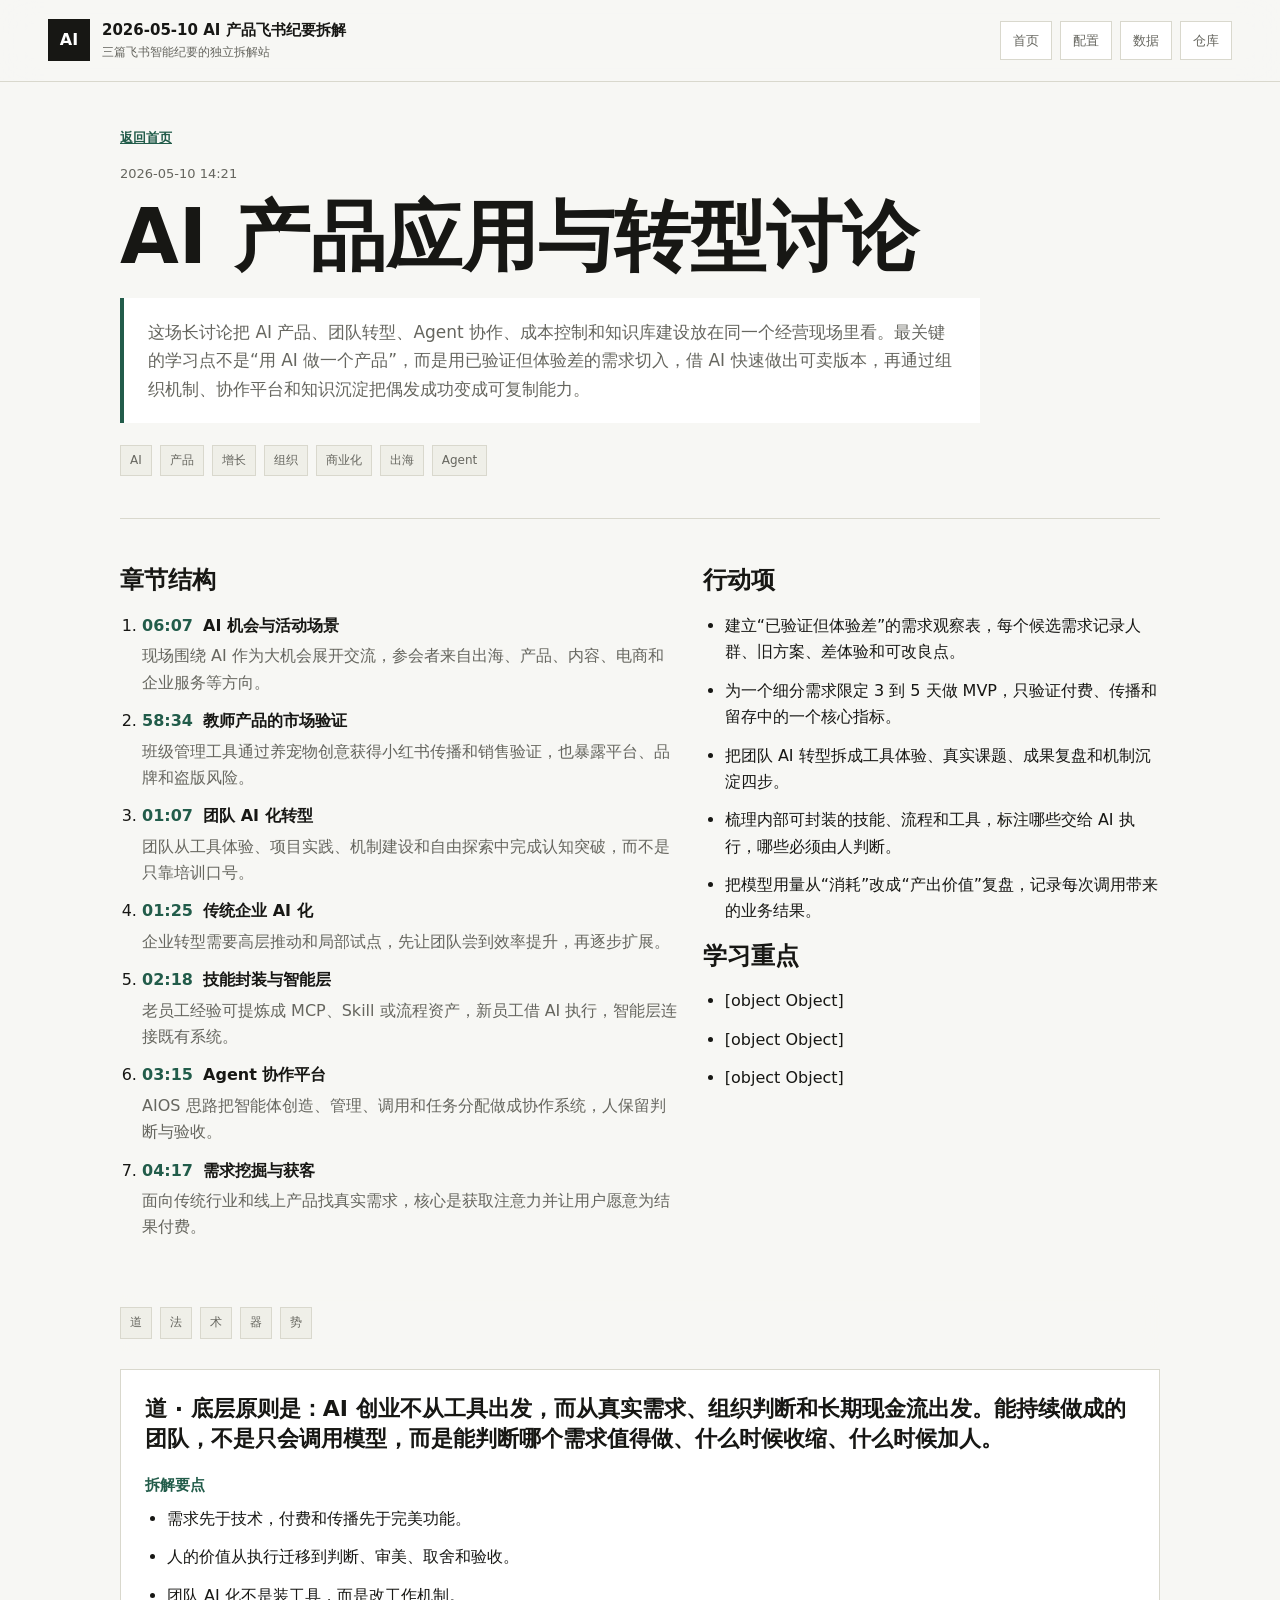
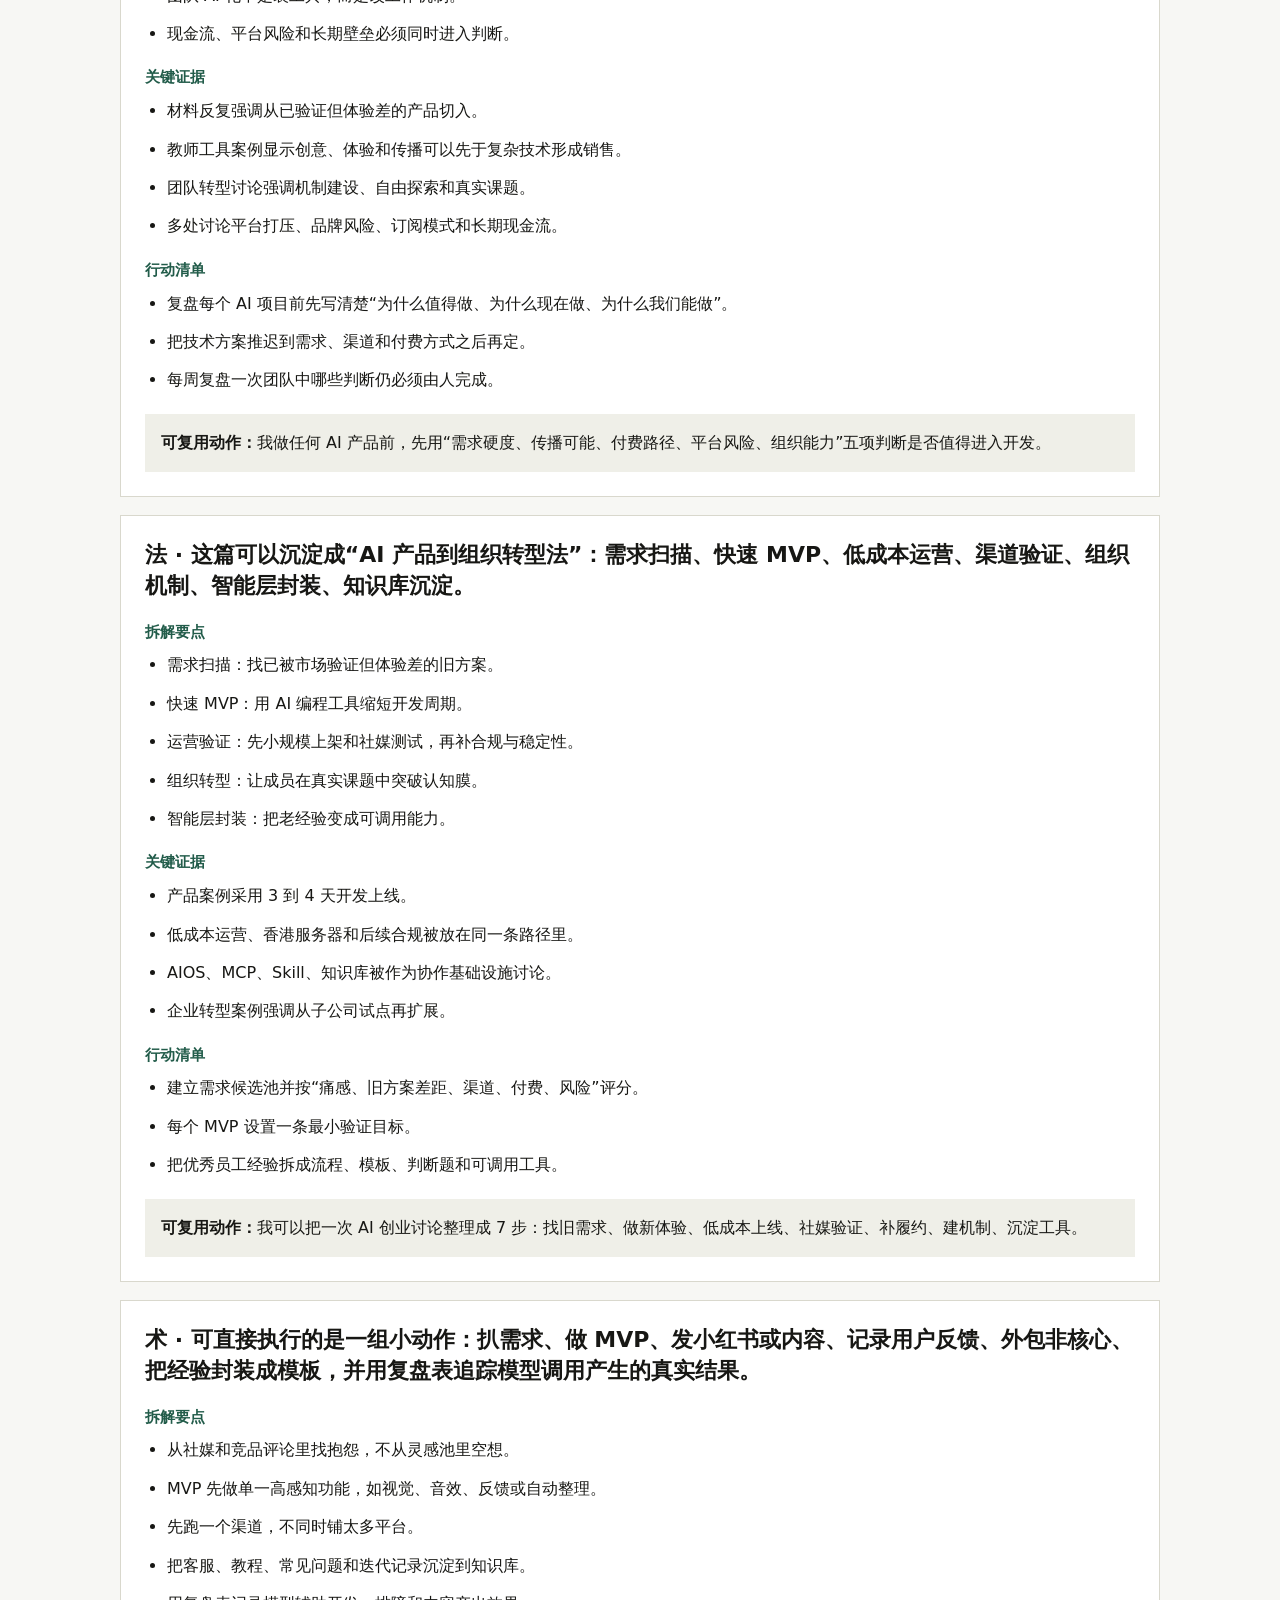
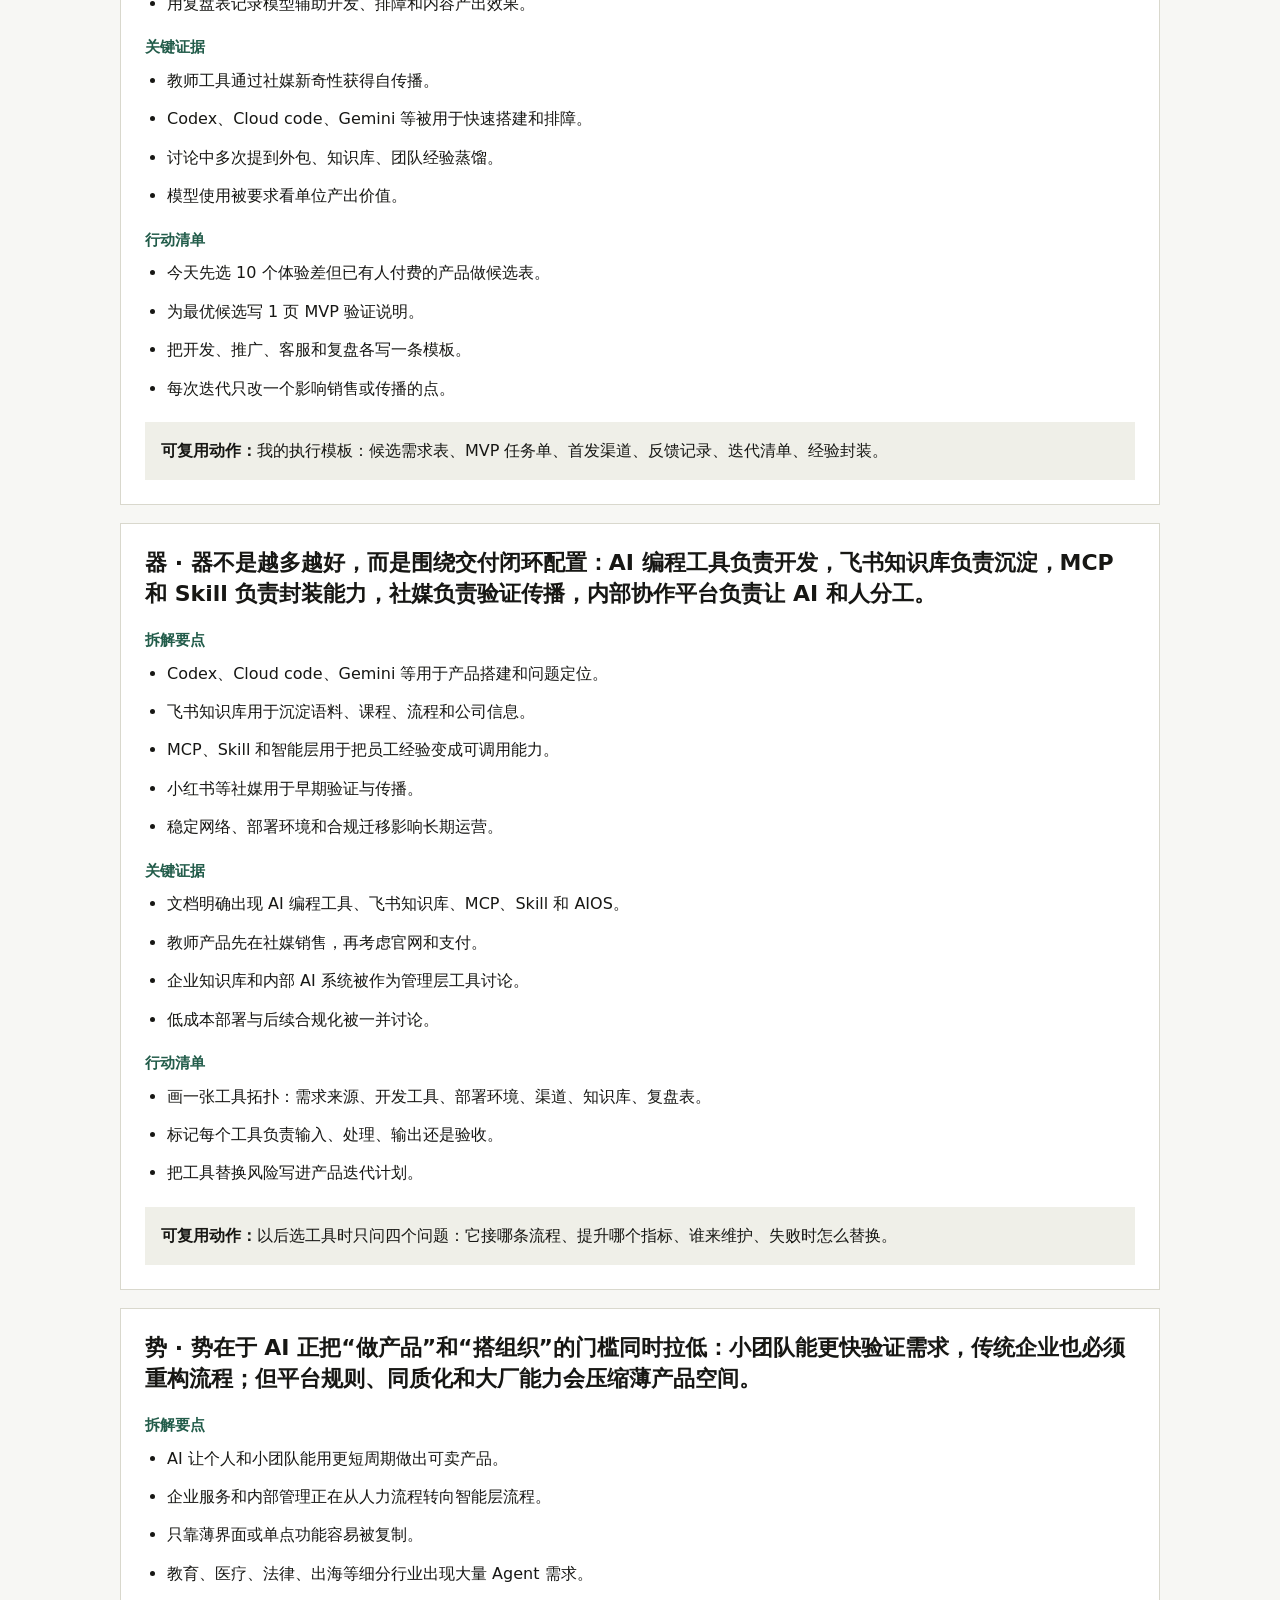
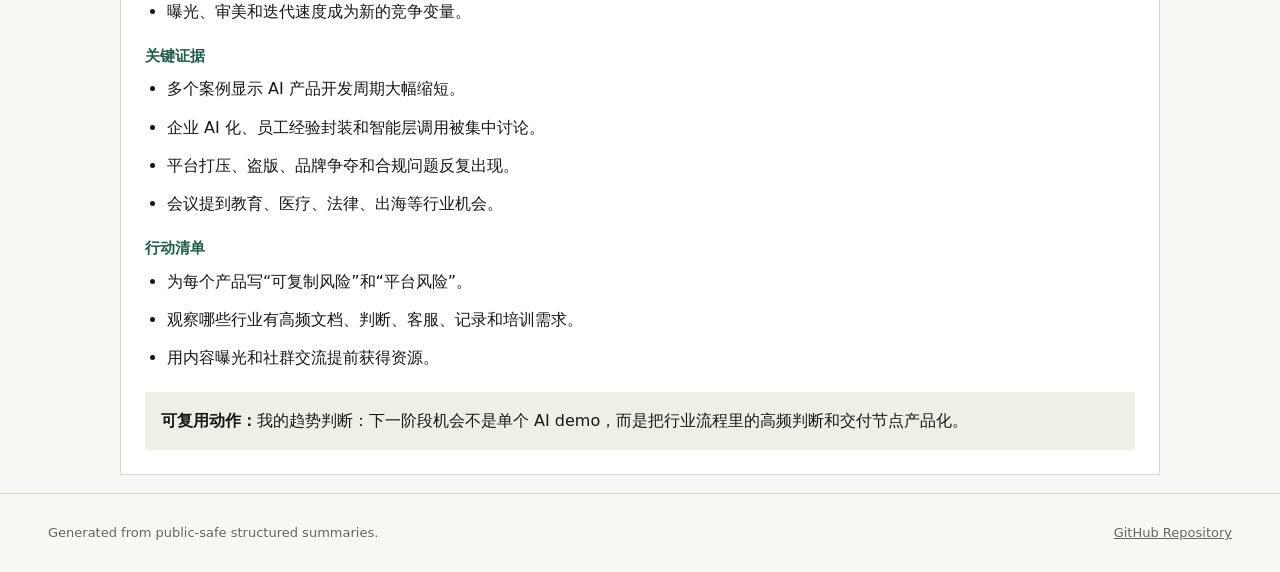
==== articles/20260510-1421-ai-product-transformation/index.html @ 6566aa0e "Create standalone Feishu AI breakdown site" ====
<!doctype html>
<html lang="zh-CN">
<head>
  <meta charset="utf-8">
  <meta name="viewport" content="width=device-width, initial-scale=1">
  <title>AI 产品应用与转型讨论 | 2026-05-10 AI 产品飞书纪要拆解</title>
  <meta name="description" content="这场长讨论把 AI 产品、团队转型、Agent 协作、成本控制和知识库建设放在同一个经营现场里看。最关键的学习点不是“用 AI 做一个产品”，而是用已验证但体验差的需求切入，借 AI 快速做出可卖版本，再通过组织机制、协作平台和知识沉淀把偶发成功变成可复制能力。">
  <link rel="stylesheet" href="../../assets/site.css">
</head>
<body>
  <header class="site-header">
    <a class="brand" href="../../index.html" aria-label="返回首页">
      <span class="brand-mark">AI</span>
      <span>
        <strong>2026-05-10 AI 产品飞书纪要拆解</strong>
        <small>三篇飞书智能纪要的独立拆解站</small>
      </span>
    </a>
    <nav class="nav">
      <a class="" href="../../index.html">首页</a><a class="" href="../../config/">配置</a><a class="" href="../../data/articles.json">数据</a><a class="" href="https://github.com/siuserxiaowei/ai-product-feishu-breakdowns-20260510">仓库</a>
    </nav>
  </header>
  <main>
    <article class="article-page">
      <header class="article-title">
        <a class="back-link" href="../../index.html">返回首页</a>
        <p>2026-05-10 14:21</p>
        <h1>AI 产品应用与转型讨论</h1>
        <div class="article-summary">这场长讨论把 AI 产品、团队转型、Agent 协作、成本控制和知识库建设放在同一个经营现场里看。最关键的学习点不是“用 AI 做一个产品”，而是用已验证但体验差的需求切入，借 AI 快速做出可卖版本，再通过组织机制、协作平台和知识沉淀把偶发成功变成可复制能力。</div>
        <div class="tags"><span>AI</span><span>产品</span><span>增长</span><span>组织</span><span>商业化</span><span>出海</span><span>Agent</span></div>
      </header>

      <section class="section two-column">
        <div>
          <h2>章节结构</h2>
          <ol class="timeline">
            <li>
              <span>06:07</span>
              <strong>AI 机会与活动场景</strong>
              <p>现场围绕 AI 作为大机会展开交流，参会者来自出海、产品、内容、电商和企业服务等方向。</p>
            </li><li>
              <span>58:34</span>
              <strong>教师产品的市场验证</strong>
              <p>班级管理工具通过养宠物创意获得小红书传播和销售验证，也暴露平台、品牌和盗版风险。</p>
            </li><li>
              <span>01:07</span>
              <strong>团队 AI 化转型</strong>
              <p>团队从工具体验、项目实践、机制建设和自由探索中完成认知突破，而不是只靠培训口号。</p>
            </li><li>
              <span>01:25</span>
              <strong>传统企业 AI 化</strong>
              <p>企业转型需要高层推动和局部试点，先让团队尝到效率提升，再逐步扩展。</p>
            </li><li>
              <span>02:18</span>
              <strong>技能封装与智能层</strong>
              <p>老员工经验可提炼成 MCP、Skill 或流程资产，新员工借 AI 执行，智能层连接既有系统。</p>
            </li><li>
              <span>03:15</span>
              <strong>Agent 协作平台</strong>
              <p>AIOS 思路把智能体创造、管理、调用和任务分配做成协作系统，人保留判断与验收。</p>
            </li><li>
              <span>04:17</span>
              <strong>需求挖掘与获客</strong>
              <p>面向传统行业和线上产品找真实需求，核心是获取注意力并让用户愿意为结果付费。</p>
            </li>
          </ol>
        </div>
        <div>
          <h2>行动项</h2>
          <ul class="action-list">
            <li>建立“已验证但体验差”的需求观察表，每个候选需求记录人群、旧方案、差体验和可改良点。</li><li>为一个细分需求限定 3 到 5 天做 MVP，只验证付费、传播和留存中的一个核心指标。</li><li>把团队 AI 转型拆成工具体验、真实课题、成果复盘和机制沉淀四步。</li><li>梳理内部可封装的技能、流程和工具，标注哪些交给 AI 执行，哪些必须由人判断。</li><li>把模型用量从“消耗”改成“产出价值”复盘，记录每次调用带来的业务结果。</li>
          </ul>
          <h2>学习重点</h2><ul class="action-list"><li>[object Object]</li><li>[object Object]</li><li>[object Object]</li></ul>
        </div>
      </section>

      <nav class="dimension-nav" aria-label="五维拆解导航">
        <a href="#dao">道</a><a href="#fa">法</a><a href="#shu">术</a><a href="#qi">器</a><a href="#shi">势</a>
      </nav>

      <section class="dimension-block" id="dao">
    <h2>道 · 底层原则是：AI 创业不从工具出发，而从真实需求、组织判断和长期现金流出发。能持续做成的团队，不是只会调用模型，而是能判断哪个需求值得做、什么时候收缩、什么时候加人。</h2>
    <h3>拆解要点</h3><ul><li>需求先于技术，付费和传播先于完美功能。</li><li>人的价值从执行迁移到判断、审美、取舍和验收。</li><li>团队 AI 化不是装工具，而是改工作机制。</li><li>现金流、平台风险和长期壁垒必须同时进入判断。</li></ul>
    <h3>关键证据</h3><ul><li>材料反复强调从已验证但体验差的产品切入。</li><li>教师工具案例显示创意、体验和传播可以先于复杂技术形成销售。</li><li>团队转型讨论强调机制建设、自由探索和真实课题。</li><li>多处讨论平台打压、品牌风险、订阅模式和长期现金流。</li></ul>
    <h3>行动清单</h3><ul><li>复盘每个 AI 项目前先写清楚“为什么值得做、为什么现在做、为什么我们能做”。</li><li>把技术方案推迟到需求、渠道和付费方式之后再定。</li><li>每周复盘一次团队中哪些判断仍必须由人完成。</li></ul>
    <p class="reuse"><strong>可复用动作：</strong>我做任何 AI 产品前，先用“需求硬度、传播可能、付费路径、平台风险、组织能力”五项判断是否值得进入开发。</p>
  </section><section class="dimension-block" id="fa">
    <h2>法 · 这篇可以沉淀成“AI 产品到组织转型法”：需求扫描、快速 MVP、低成本运营、渠道验证、组织机制、智能层封装、知识库沉淀。</h2>
    <h3>拆解要点</h3><ul><li>需求扫描：找已被市场验证但体验差的旧方案。</li><li>快速 MVP：用 AI 编程工具缩短开发周期。</li><li>运营验证：先小规模上架和社媒测试，再补合规与稳定性。</li><li>组织转型：让成员在真实课题中突破认知膜。</li><li>智能层封装：把老经验变成可调用能力。</li></ul>
    <h3>关键证据</h3><ul><li>产品案例采用 3 到 4 天开发上线。</li><li>低成本运营、香港服务器和后续合规被放在同一条路径里。</li><li>AIOS、MCP、Skill、知识库被作为协作基础设施讨论。</li><li>企业转型案例强调从子公司试点再扩展。</li></ul>
    <h3>行动清单</h3><ul><li>建立需求候选池并按“痛感、旧方案差距、渠道、付费、风险”评分。</li><li>每个 MVP 设置一条最小验证目标。</li><li>把优秀员工经验拆成流程、模板、判断题和可调用工具。</li></ul>
    <p class="reuse"><strong>可复用动作：</strong>我可以把一次 AI 创业讨论整理成 7 步：找旧需求、做新体验、低成本上线、社媒验证、补履约、建机制、沉淀工具。</p>
  </section><section class="dimension-block" id="shu">
    <h2>术 · 可直接执行的是一组小动作：扒需求、做 MVP、发小红书或内容、记录用户反馈、外包非核心、把经验封装成模板，并用复盘表追踪模型调用产生的真实结果。</h2>
    <h3>拆解要点</h3><ul><li>从社媒和竞品评论里找抱怨，不从灵感池里空想。</li><li>MVP 先做单一高感知功能，如视觉、音效、反馈或自动整理。</li><li>先跑一个渠道，不同时铺太多平台。</li><li>把客服、教程、常见问题和迭代记录沉淀到知识库。</li><li>用复盘表记录模型辅助开发、排障和内容产出效果。</li></ul>
    <h3>关键证据</h3><ul><li>教师工具通过社媒新奇性获得自传播。</li><li>Codex、Cloud code、Gemini 等被用于快速搭建和排障。</li><li>讨论中多次提到外包、知识库、团队经验蒸馏。</li><li>模型使用被要求看单位产出价值。</li></ul>
    <h3>行动清单</h3><ul><li>今天先选 10 个体验差但已有人付费的产品做候选表。</li><li>为最优候选写 1 页 MVP 验证说明。</li><li>把开发、推广、客服和复盘各写一条模板。</li><li>每次迭代只改一个影响销售或传播的点。</li></ul>
    <p class="reuse"><strong>可复用动作：</strong>我的执行模板：候选需求表、MVP 任务单、首发渠道、反馈记录、迭代清单、经验封装。</p>
  </section><section class="dimension-block" id="qi">
    <h2>器 · 器不是越多越好，而是围绕交付闭环配置：AI 编程工具负责开发，飞书知识库负责沉淀，MCP 和 Skill 负责封装能力，社媒负责验证传播，内部协作平台负责让 AI 和人分工。</h2>
    <h3>拆解要点</h3><ul><li>Codex、Cloud code、Gemini 等用于产品搭建和问题定位。</li><li>飞书知识库用于沉淀语料、课程、流程和公司信息。</li><li>MCP、Skill 和智能层用于把员工经验变成可调用能力。</li><li>小红书等社媒用于早期验证与传播。</li><li>稳定网络、部署环境和合规迁移影响长期运营。</li></ul>
    <h3>关键证据</h3><ul><li>文档明确出现 AI 编程工具、飞书知识库、MCP、Skill 和 AIOS。</li><li>教师产品先在社媒销售，再考虑官网和支付。</li><li>企业知识库和内部 AI 系统被作为管理层工具讨论。</li><li>低成本部署与后续合规化被一并讨论。</li></ul>
    <h3>行动清单</h3><ul><li>画一张工具拓扑：需求来源、开发工具、部署环境、渠道、知识库、复盘表。</li><li>标记每个工具负责输入、处理、输出还是验收。</li><li>把工具替换风险写进产品迭代计划。</li></ul>
    <p class="reuse"><strong>可复用动作：</strong>以后选工具时只问四个问题：它接哪条流程、提升哪个指标、谁来维护、失败时怎么替换。</p>
  </section><section class="dimension-block" id="shi">
    <h2>势 · 势在于 AI 正把“做产品”和“搭组织”的门槛同时拉低：小团队能更快验证需求，传统企业也必须重构流程；但平台规则、同质化和大厂能力会压缩薄产品空间。</h2>
    <h3>拆解要点</h3><ul><li>AI 让个人和小团队能用更短周期做出可卖产品。</li><li>企业服务和内部管理正在从人力流程转向智能层流程。</li><li>只靠薄界面或单点功能容易被复制。</li><li>教育、医疗、法律、出海等细分行业出现大量 Agent 需求。</li><li>曝光、审美和迭代速度成为新的竞争变量。</li></ul>
    <h3>关键证据</h3><ul><li>多个案例显示 AI 产品开发周期大幅缩短。</li><li>企业 AI 化、员工经验封装和智能层调用被集中讨论。</li><li>平台打压、盗版、品牌争夺和合规问题反复出现。</li><li>会议提到教育、医疗、法律、出海等行业机会。</li></ul>
    <h3>行动清单</h3><ul><li>为每个产品写“可复制风险”和“平台风险”。</li><li>观察哪些行业有高频文档、判断、客服、记录和培训需求。</li><li>用内容曝光和社群交流提前获得资源。</li></ul>
    <p class="reuse"><strong>可复用动作：</strong>我的趋势判断：下一阶段机会不是单个 AI demo，而是把行业流程里的高频判断和交付节点产品化。</p>
  </section>
    </article>
  </main>
  <footer class="site-footer">
    <span>Generated from public-safe structured summaries.</span>
    <a href="https://github.com/siuserxiaowei/ai-product-feishu-breakdowns-20260510">GitHub Repository</a>
  </footer>
</body>
</html>
---- assets/site.css ----
:root {
  color-scheme: light;
  --bg: #f7f7f4;
  --surface: #ffffff;
  --surface-2: #efefe8;
  --ink: #171714;
  --muted: #66665f;
  --line: #d9d8cd;
  --accent: #225c4a;
  --accent-2: #b9462f;
  --shadow: 0 24px 60px rgba(20, 20, 16, 0.08);
}

* {
  box-sizing: border-box;
}

body {
  margin: 0;
  background: var(--bg);
  color: var(--ink);
  font-family: Inter, ui-sans-serif, system-ui, -apple-system, BlinkMacSystemFont, "Segoe UI", sans-serif;
  line-height: 1.65;
}

a {
  color: inherit;
}

.site-header {
  position: sticky;
  top: 0;
  z-index: 10;
  display: flex;
  align-items: center;
  justify-content: space-between;
  gap: 24px;
  padding: 18px clamp(18px, 4vw, 48px);
  background: rgba(247, 247, 244, 0.9);
  border-bottom: 1px solid var(--line);
  backdrop-filter: blur(18px);
}

.brand {
  display: inline-flex;
  align-items: center;
  gap: 12px;
  text-decoration: none;
  min-width: 0;
}

.brand-mark {
  display: grid;
  width: 42px;
  height: 42px;
  place-items: center;
  border: 1px solid var(--ink);
  background: var(--ink);
  color: #fff;
  font-weight: 800;
}

.brand strong,
.brand small {
  display: block;
}

.brand strong {
  font-size: 15px;
}

.brand small {
  color: var(--muted);
  font-size: 12px;
}

.nav {
  display: flex;
  flex-wrap: wrap;
  gap: 8px;
}

.nav a {
  border: 1px solid var(--line);
  padding: 8px 12px;
  background: var(--surface);
  color: var(--muted);
  text-decoration: none;
  font-size: 13px;
}

.nav a.active,
.nav a:hover {
  border-color: var(--ink);
  color: var(--ink);
}

main {
  width: min(1160px, calc(100% - 36px));
  margin: 0 auto;
}

.hero {
  display: grid;
  grid-template-columns: minmax(0, 1.35fr) minmax(280px, 0.65fr);
  gap: 32px;
  align-items: stretch;
  padding: 64px 0 48px;
}

.hero-copy {
  padding: clamp(28px, 5vw, 56px);
  background: var(--surface);
  border: 1px solid var(--line);
  box-shadow: var(--shadow);
}

.hero h1,
.page-title h1,
.article-title h1 {
  margin: 0;
  max-width: 820px;
  font-size: clamp(36px, 7vw, 76px);
  line-height: 1.04;
}

.hero p,
.page-title p,
.article-summary {
  color: var(--muted);
  font-size: 17px;
}

.hero-actions,
.config-links {
  display: flex;
  flex-wrap: wrap;
  gap: 12px;
  margin-top: 28px;
}

.button {
  display: inline-flex;
  align-items: center;
  justify-content: center;
  min-height: 44px;
  padding: 10px 16px;
  border: 1px solid var(--ink);
  background: var(--surface);
  text-decoration: none;
  font-weight: 700;
}

.button.primary {
  background: var(--ink);
  color: #fff;
}

.hero-panel {
  display: grid;
  gap: 12px;
}

.hero-panel > div {
  display: flex;
  flex-direction: column;
  justify-content: space-between;
  min-height: 130px;
  padding: 24px;
  background: var(--accent);
  color: #fff;
}

.hero-panel > div:nth-child(2) {
  background: var(--accent-2);
}

.hero-panel > div:nth-child(3) {
  background: var(--ink);
}

.metric {
  font-size: 52px;
  font-weight: 850;
  line-height: 1;
}

.metric-label {
  font-size: 14px;
}

.section,
.page-title,
.article-title {
  padding: 42px 0;
}

.section-heading {
  display: flex;
  align-items: end;
  justify-content: space-between;
  gap: 24px;
  margin-bottom: 22px;
  border-bottom: 1px solid var(--line);
}

.section-heading h2,
.config-main h2,
.config-side h2,
.two-column h2 {
  margin: 0 0 12px;
  font-size: 24px;
}

.section-heading p {
  max-width: 520px;
  margin: 0 0 14px;
  color: var(--muted);
}

.article-grid {
  display: grid;
  grid-template-columns: repeat(3, minmax(0, 1fr));
  gap: 18px;
}

.article-card,
.config-main,
.config-side,
.dimension-block {
  background: var(--surface);
  border: 1px solid var(--line);
  padding: 24px;
}

.article-card {
  display: flex;
  min-height: 100%;
  flex-direction: column;
  gap: 14px;
}

.card-meta,
.article-title > p,
.back-link {
  color: var(--muted);
  font-size: 13px;
}

.article-card h2 {
  margin: 0;
  font-size: 24px;
  line-height: 1.25;
}

.article-card h2 a {
  text-decoration: none;
}

.article-card p {
  margin: 0;
  color: var(--muted);
}

.tags {
  display: flex;
  flex-wrap: wrap;
  gap: 8px;
}

.tags span,
.dimension-strip span,
.dimension-nav a {
  border: 1px solid var(--line);
  background: var(--surface-2);
  padding: 5px 9px;
  color: var(--muted);
  font-size: 12px;
}

.dimension-strip {
  display: flex;
  flex-wrap: wrap;
  gap: 8px;
  margin-top: auto;
}

.text-link,
.back-link {
  font-weight: 700;
  color: var(--accent);
}

.page-title {
  border-bottom: 1px solid var(--line);
}

.config-links a {
  overflow-wrap: anywhere;
  color: var(--accent);
  font-weight: 700;
}

.config-layout {
  display: grid;
  grid-template-columns: minmax(0, 1fr) 360px;
  gap: 18px;
  padding: 34px 0 52px;
}

.link-list {
  display: grid;
  gap: 12px;
}

.link-row {
  display: grid;
  gap: 4px;
  padding: 16px;
  border: 1px solid var(--line);
  background: var(--bg);
  text-decoration: none;
}

.link-row span,
.config-side dd,
.config-side dt {
  overflow-wrap: anywhere;
}

.link-row span,
.config-side dt {
  color: var(--muted);
  font-size: 13px;
}

.config-side dl {
  display: grid;
  gap: 8px;
  margin: 0;
}

.config-side dd {
  margin: 0 0 12px;
  font-weight: 700;
}

.article-page {
  max-width: 1040px;
  margin: 0 auto;
}

.article-title {
  border-bottom: 1px solid var(--line);
}

.article-summary {
  max-width: 860px;
  margin: 22px 0;
  padding: 20px 24px;
  background: var(--surface);
  border-left: 4px solid var(--accent);
}

.two-column {
  display: grid;
  grid-template-columns: minmax(0, 1.1fr) minmax(280px, 0.9fr);
  gap: 24px;
}

.timeline,
.action-list,
.dimension-block ul {
  margin: 0;
  padding-left: 22px;
}

.timeline li,
.action-list li,
.dimension-block li {
  margin-bottom: 12px;
}

.timeline span {
  display: inline-block;
  min-width: 56px;
  color: var(--accent);
  font-weight: 800;
}

.timeline p {
  margin: 4px 0 0;
  color: var(--muted);
}

.dimension-nav {
  position: sticky;
  top: 80px;
  display: flex;
  flex-wrap: wrap;
  gap: 8px;
  padding: 12px 0;
  background: rgba(247, 247, 244, 0.92);
  backdrop-filter: blur(14px);
}

.dimension-nav a {
  text-decoration: none;
}

.dimension-block {
  margin: 18px 0;
}

.dimension-block h2 {
  margin: 0 0 18px;
  font-size: 22px;
  line-height: 1.4;
}

.dimension-block h3 {
  margin: 18px 0 8px;
  color: var(--accent);
  font-size: 15px;
}

.reuse {
  margin: 20px 0 0;
  padding: 16px;
  background: var(--surface-2);
}

.site-footer {
  display: flex;
  justify-content: space-between;
  gap: 16px;
  padding: 28px clamp(18px, 4vw, 48px);
  border-top: 1px solid var(--line);
  color: var(--muted);
  font-size: 13px;
}

@media (max-width: 900px) {
  .site-header,
  .section-heading,
  .site-footer {
    align-items: flex-start;
    flex-direction: column;
  }

  .hero,
  .config-layout,
  .two-column {
    grid-template-columns: 1fr;
  }

  .article-grid {
    grid-template-columns: 1fr;
  }

  .hero h1,
  .page-title h1,
  .article-title h1 {
    font-size: 38px;
  }
}
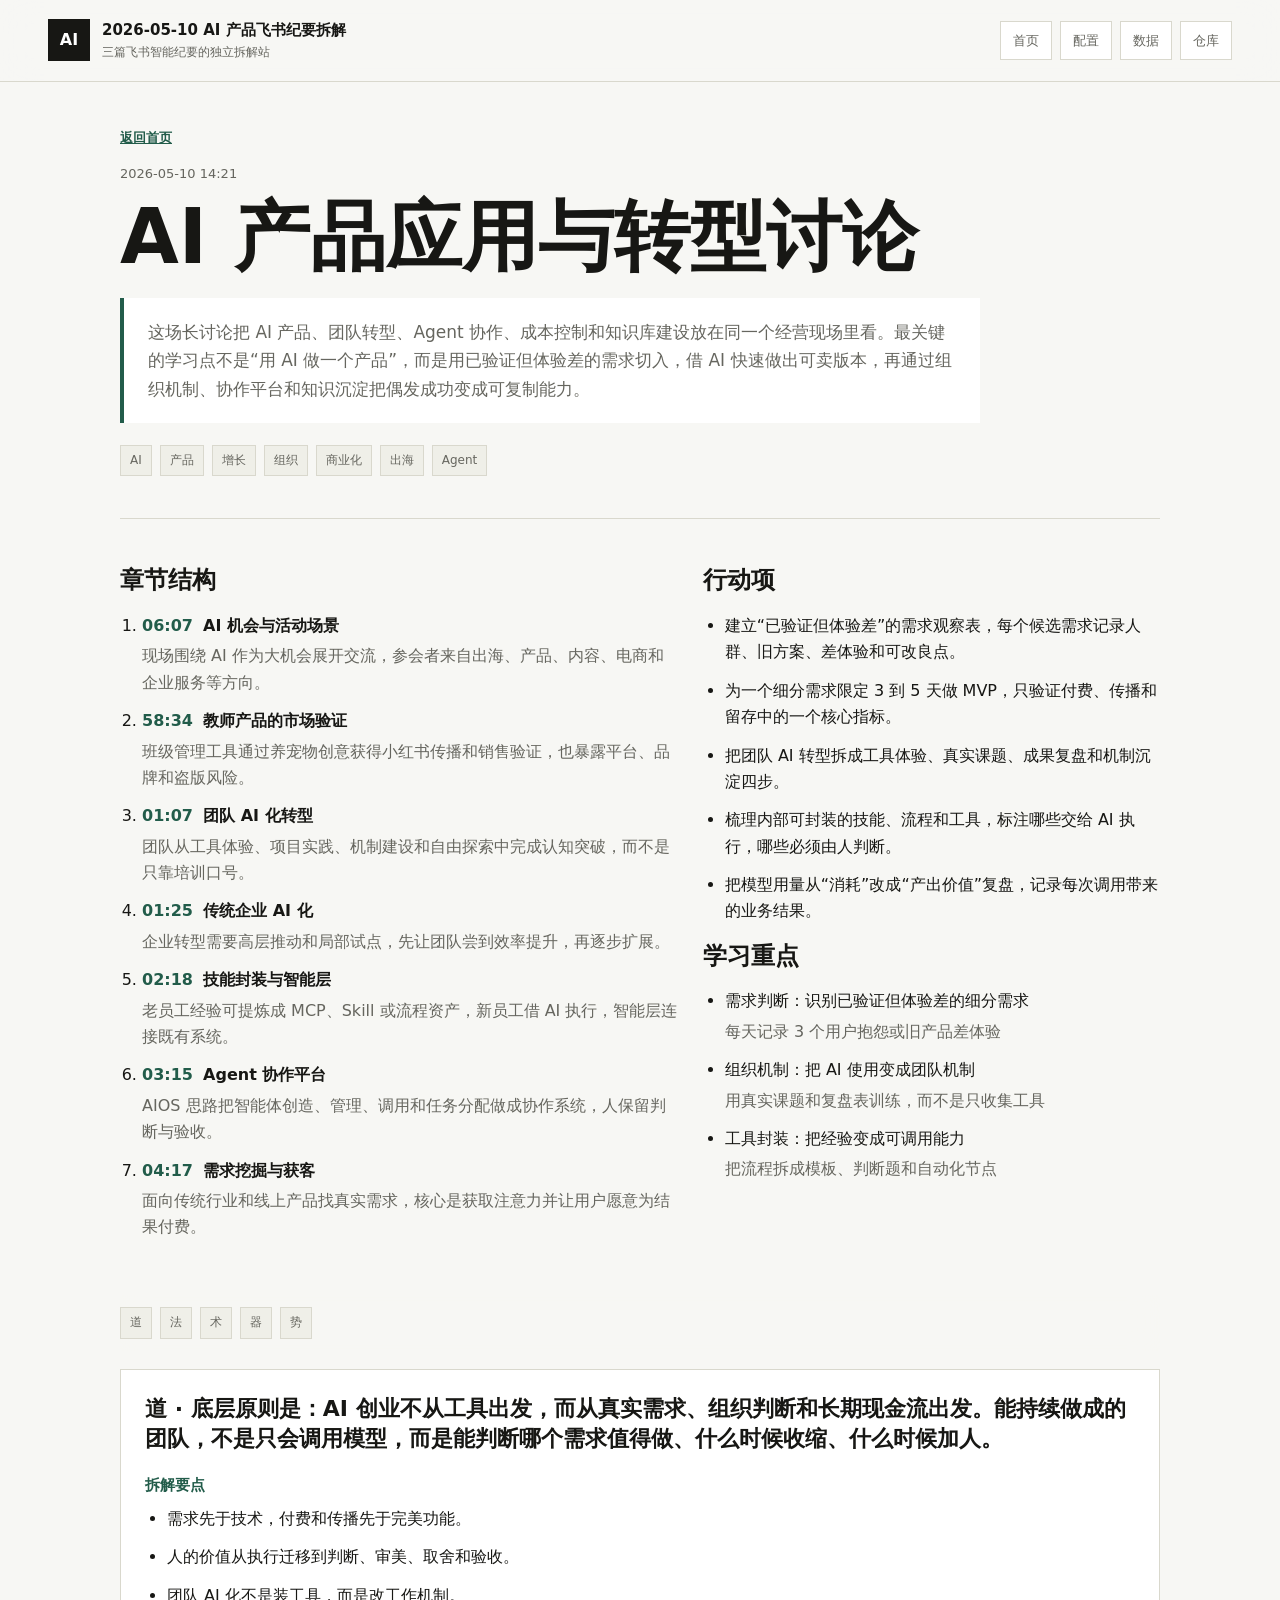
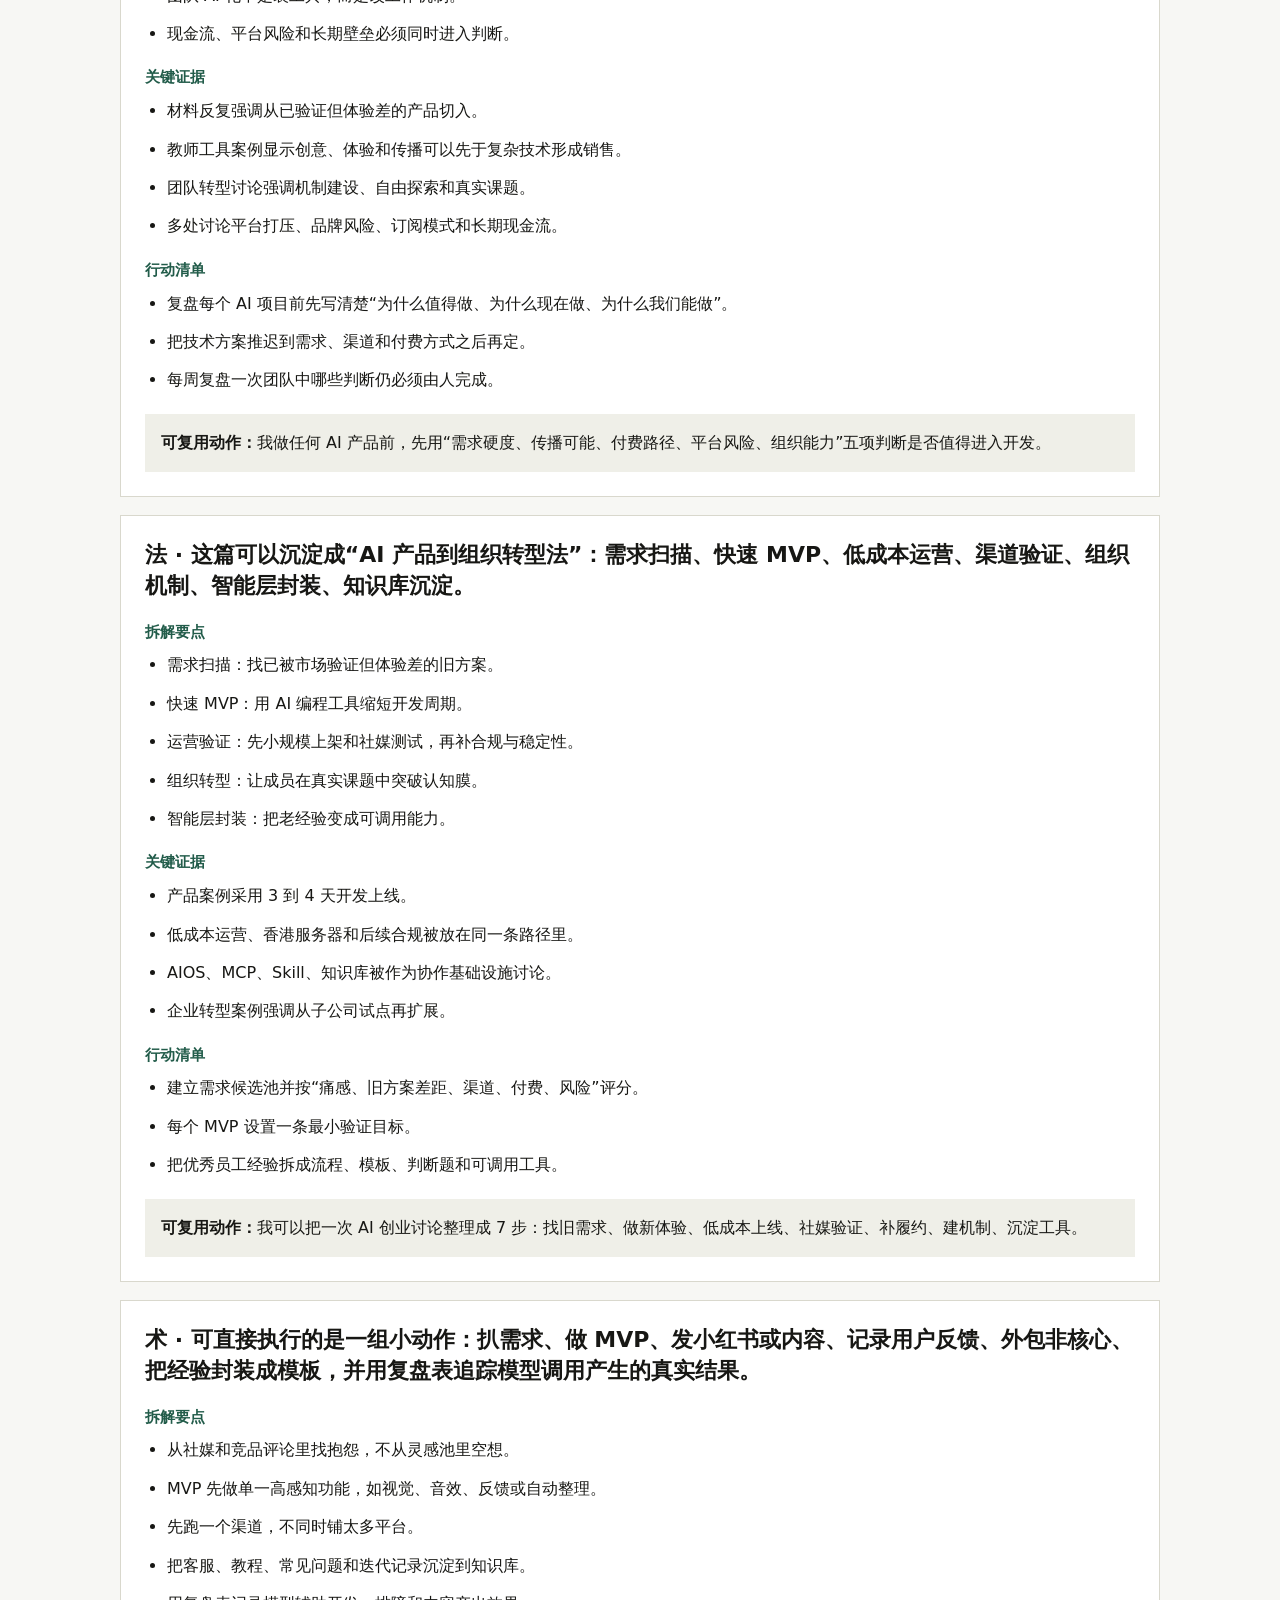
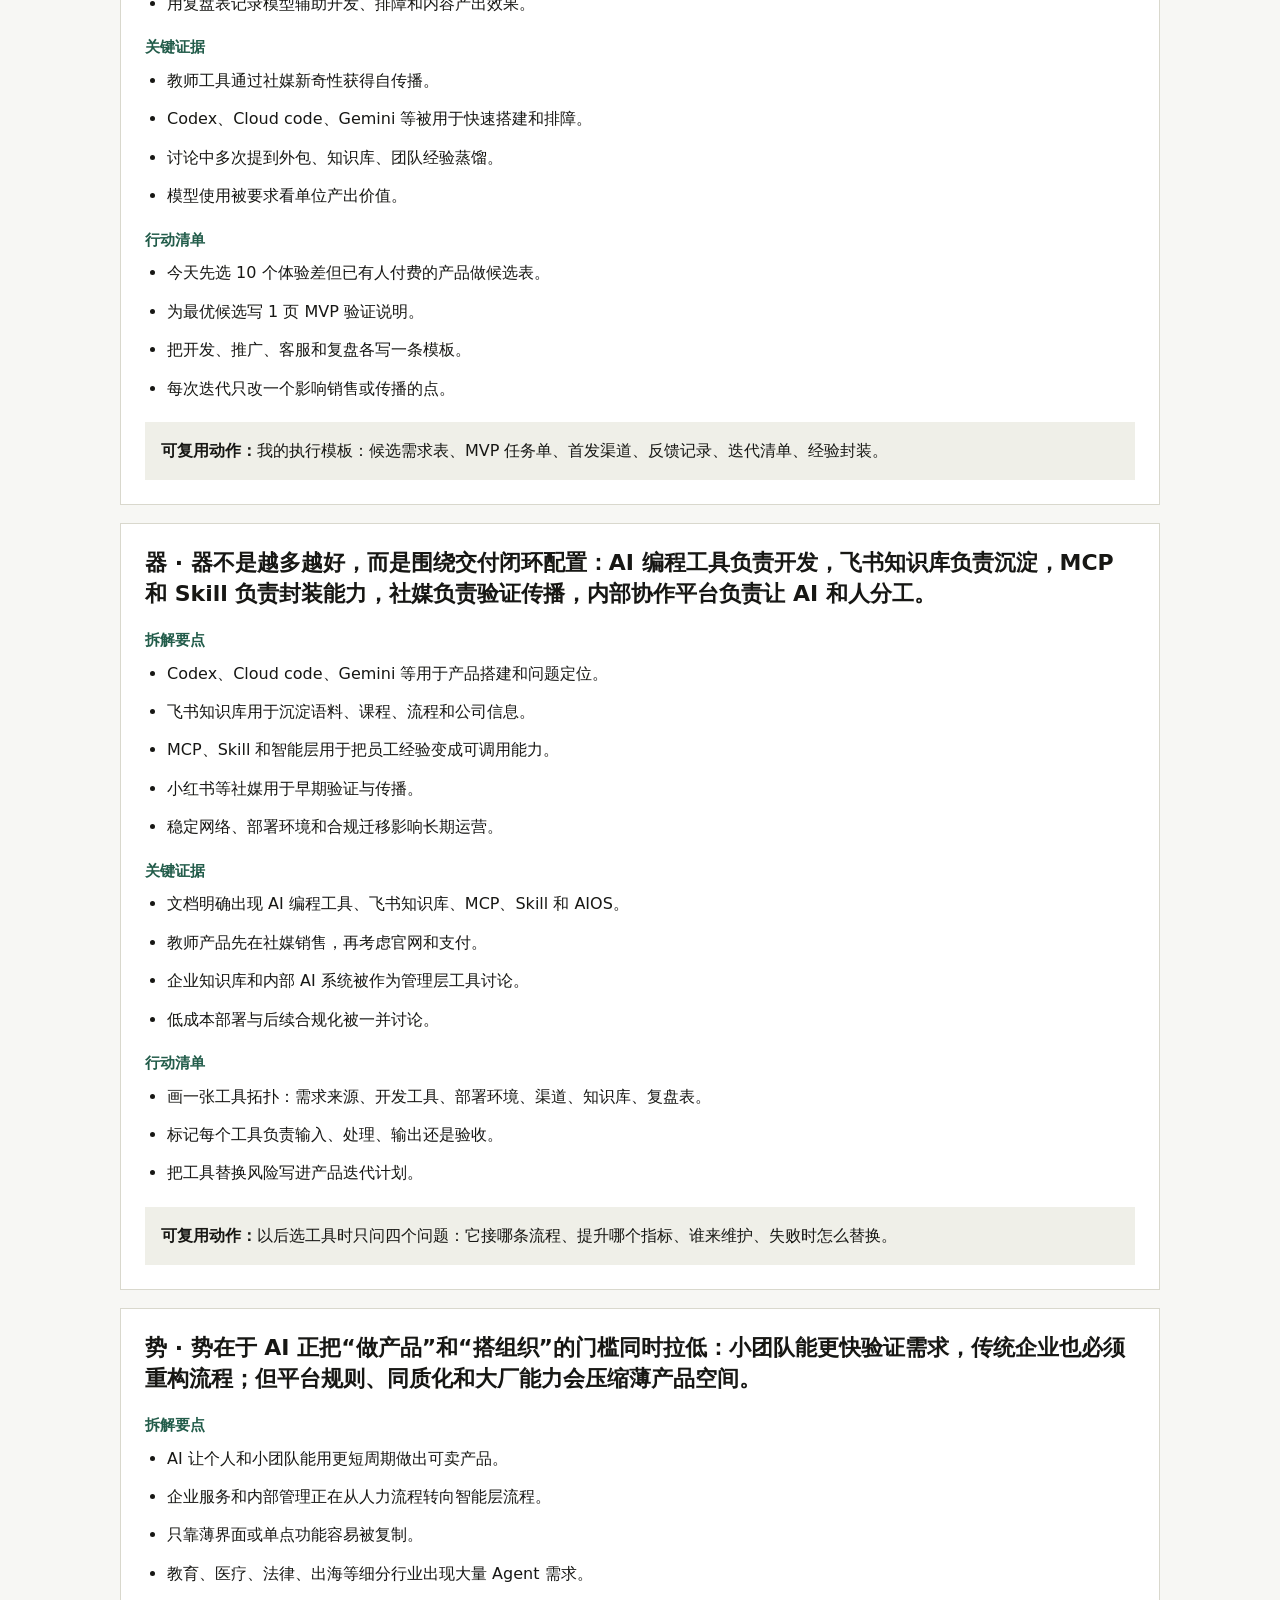
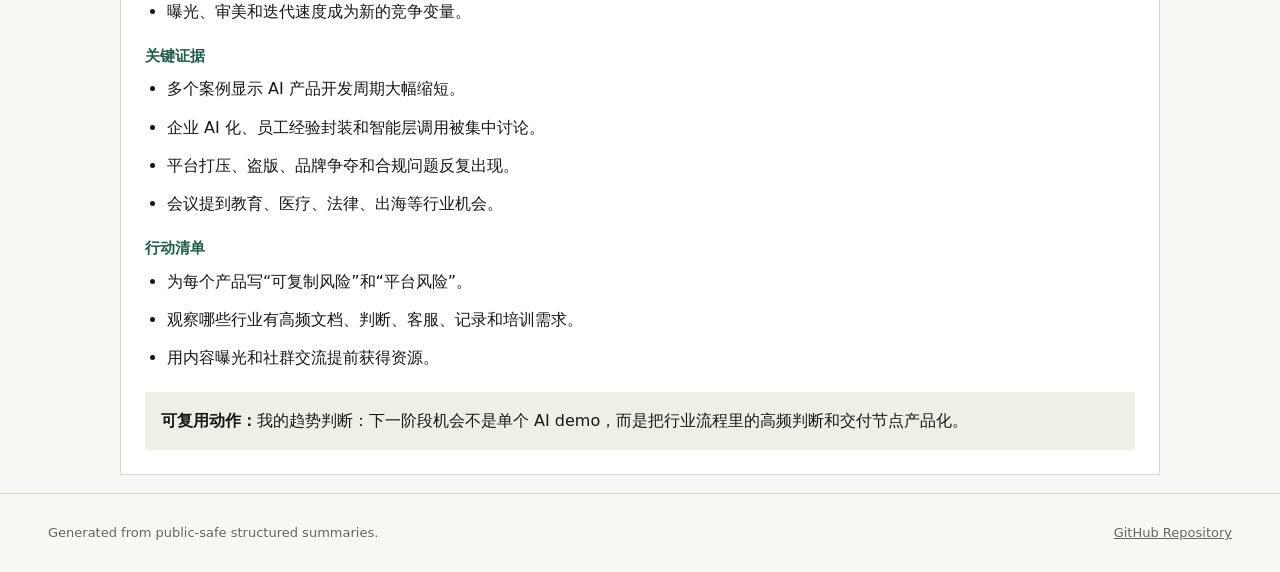
==== commit 182551c2: "Expand config page with full summaries" ====
--- a/articles/20260510-1421-ai-product-transformation/index.html
+++ b/articles/20260510-1421-ai-product-transformation/index.html
@@ -70,7 +70,7 @@
           <ul class="action-list">
             <li>建立“已验证但体验差”的需求观察表，每个候选需求记录人群、旧方案、差体验和可改良点。</li><li>为一个细分需求限定 3 到 5 天做 MVP，只验证付费、传播和留存中的一个核心指标。</li><li>把团队 AI 转型拆成工具体验、真实课题、成果复盘和机制沉淀四步。</li><li>梳理内部可封装的技能、流程和工具，标注哪些交给 AI 执行，哪些必须由人判断。</li><li>把模型用量从“消耗”改成“产出价值”复盘，记录每次调用带来的业务结果。</li>
           </ul>
-          <h2>学习重点</h2><ul class="action-list"><li>[object Object]</li><li>[object Object]</li><li>[object Object]</li></ul>
+          <h2>学习重点</h2><ul class="action-list"><li>需求判断：识别已验证但体验差的细分需求<p>每天记录 3 个用户抱怨或旧产品差体验</p></li><li>组织机制：把 AI 使用变成团队机制<p>用真实课题和复盘表训练，而不是只收集工具</p></li><li>工具封装：把经验变成可调用能力<p>把流程拆成模板、判断题和自动化节点</p></li></ul>
         </div>
       </section>
 
--- a/assets/site.css
+++ b/assets/site.css
@@ -301,6 +301,15 @@
   font-weight: 700;
 }
 
+.backup-notice {
+  max-width: 900px;
+  margin-top: 22px;
+  padding: 18px 22px;
+  background: var(--surface);
+  border-left: 4px solid var(--accent-2);
+  color: var(--muted);
+}
+
 .config-layout {
   display: grid;
   grid-template-columns: minmax(0, 1fr) 360px;
@@ -343,6 +352,77 @@
 .config-side dd {
   margin: 0 0 12px;
   font-weight: 700;
+}
+
+.backup-stack {
+  display: grid;
+  gap: 28px;
+}
+
+.config-article {
+  scroll-margin-top: 96px;
+  background: var(--surface);
+  border: 1px solid var(--line);
+  padding: clamp(22px, 4vw, 36px);
+  box-shadow: var(--shadow);
+}
+
+.config-article-header {
+  padding-bottom: 22px;
+  border-bottom: 1px solid var(--line);
+}
+
+.config-article-header > p {
+  margin: 0 0 10px;
+  color: var(--muted);
+  font-size: 13px;
+}
+
+.config-article-header h2 {
+  margin: 0;
+  font-size: clamp(28px, 4vw, 44px);
+  line-height: 1.15;
+}
+
+.config-article-header h3,
+.config-section h3,
+.config-article-grid h3 {
+  margin: 22px 0 12px;
+  color: var(--accent);
+  font-size: 16px;
+}
+
+.config-section {
+  padding-top: 22px;
+}
+
+.topic-map {
+  display: grid;
+  grid-template-columns: repeat(3, minmax(0, 1fr));
+  gap: 14px;
+}
+
+.topic-map section {
+  padding: 16px;
+  background: var(--bg);
+  border: 1px solid var(--line);
+}
+
+.topic-map h4 {
+  margin: 0 0 8px;
+  font-size: 17px;
+}
+
+.topic-map p {
+  margin: 0 0 12px;
+  color: var(--muted);
+}
+
+.config-article-grid {
+  display: grid;
+  grid-template-columns: minmax(0, 1.1fr) minmax(280px, 0.9fr);
+  gap: 24px;
+  padding-top: 22px;
 }
 
 .article-page {
@@ -389,6 +469,11 @@
 }
 
 .timeline p {
+  margin: 4px 0 0;
+  color: var(--muted);
+}
+
+.action-list p {
   margin: 4px 0 0;
   color: var(--muted);
 }
@@ -450,6 +535,8 @@
 
   .hero,
   .config-layout,
+  .config-article-grid,
+  .topic-map,
   .two-column {
     grid-template-columns: 1fr;
   }
